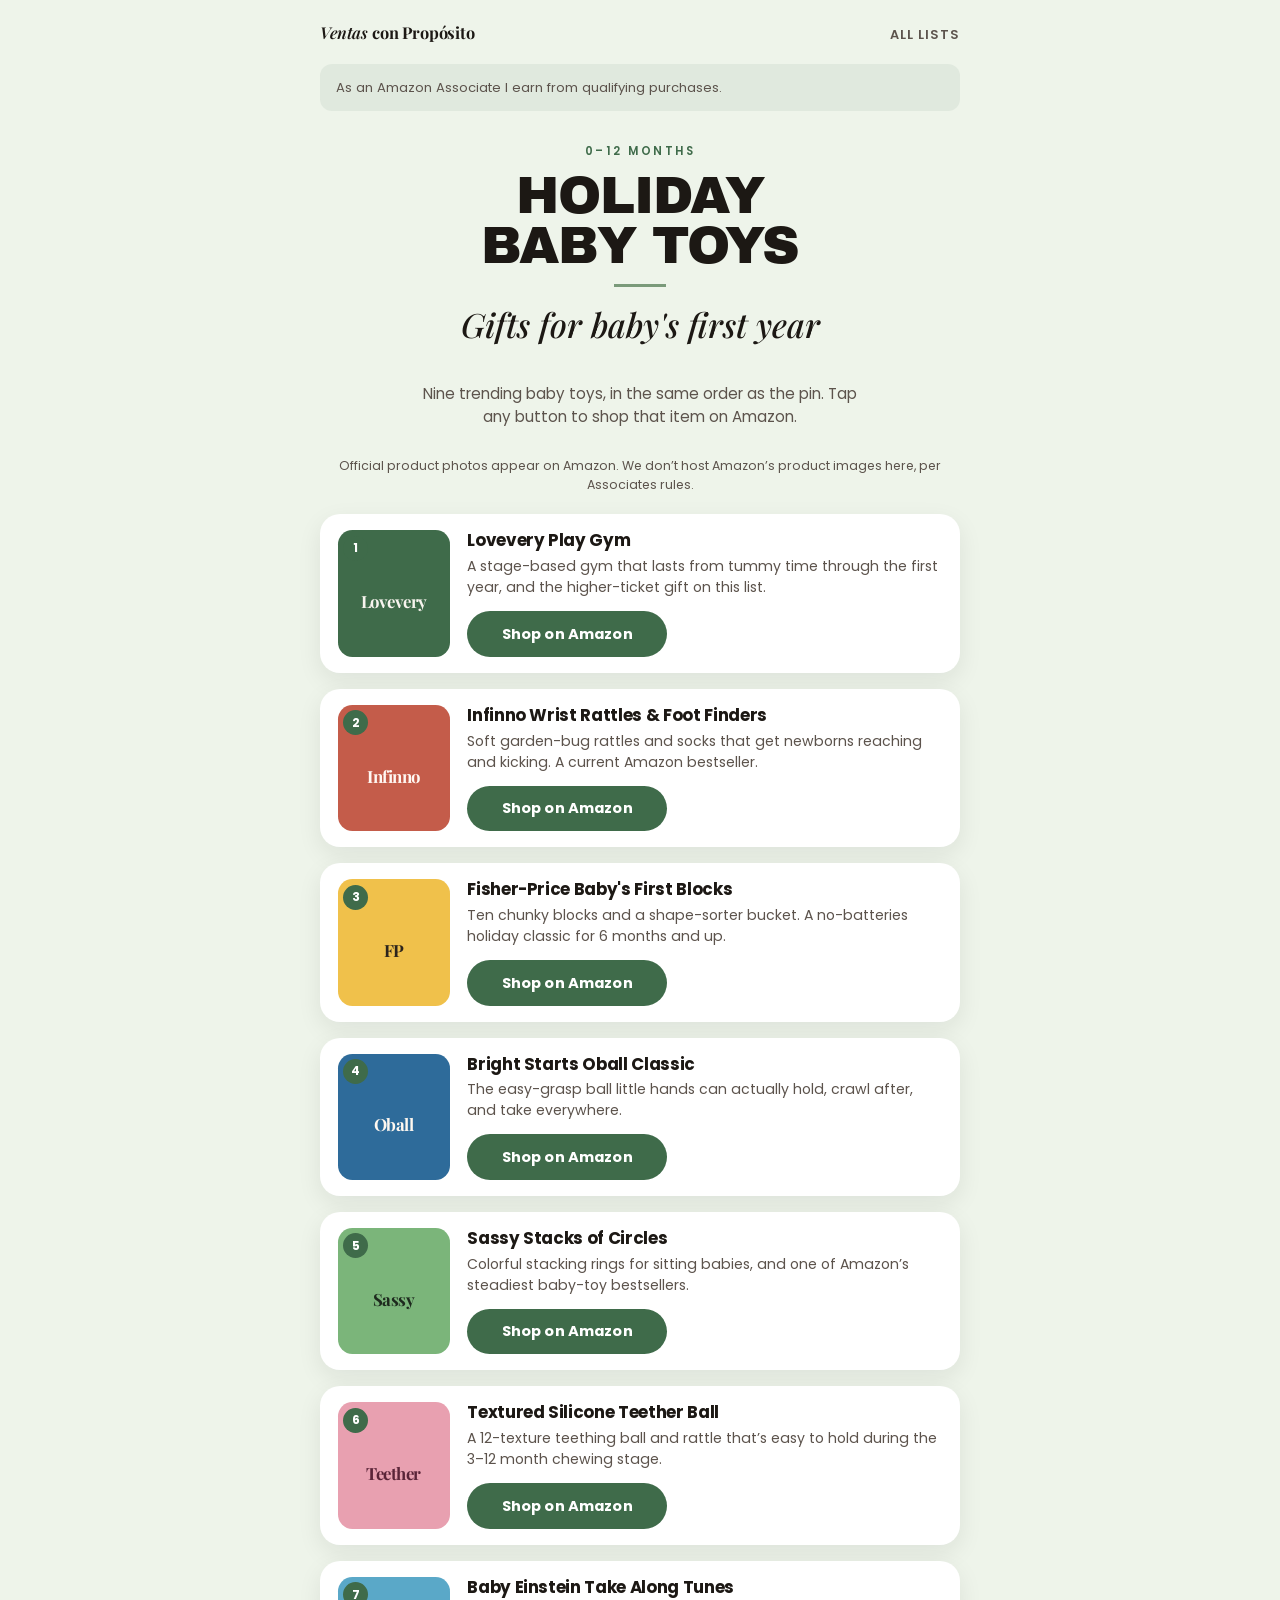
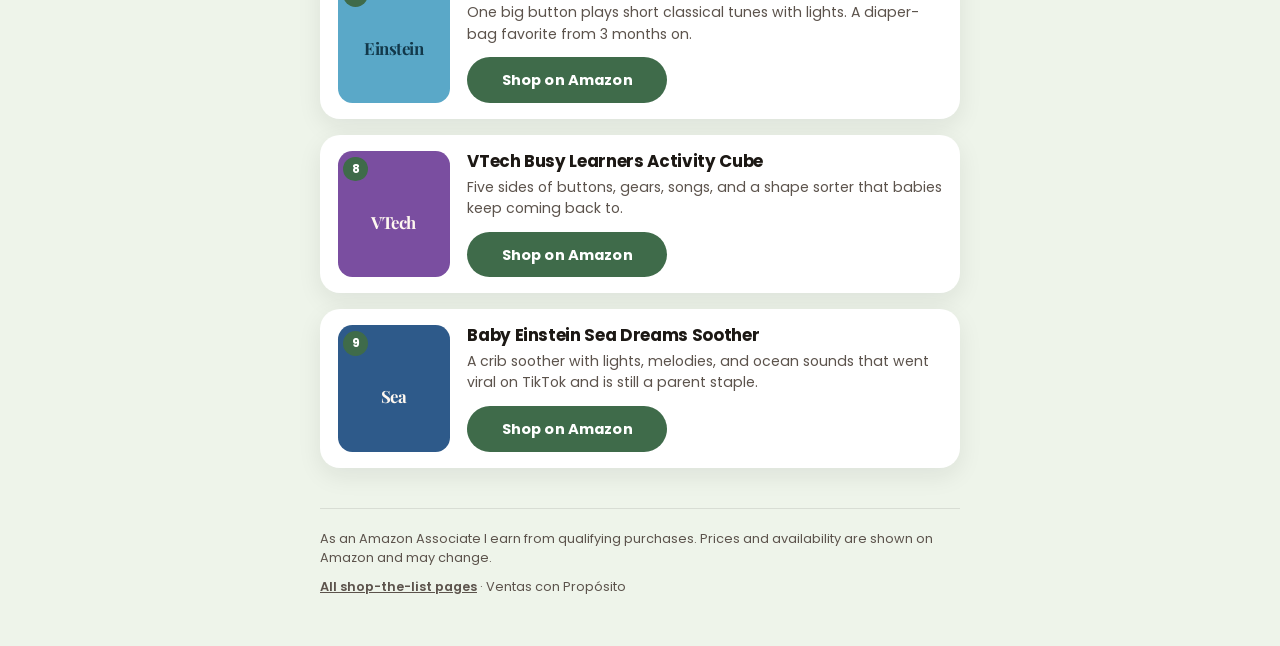
==== baby-toys/index.html @ b42cf9cd "Add baby and toddler toy shop pages Co-authored-by: caruizv <caruizv@users.noreply.github.com>" ====
<!DOCTYPE html>
<html lang="en">
<head>
  <meta charset="utf-8">
  <meta name="viewport" content="width=device-width, initial-scale=1">
  <meta name="robots" content="noindex, follow">
  <title>Holiday Baby Toys · Ventas con Propósito</title>
  <meta name="description" content="Shop the list of holiday baby toys from Ventas con Propósito.">
  <link rel="preconnect" href="https://fonts.googleapis.com">
  <link rel="preconnect" href="https://fonts.gstatic.com" crossorigin>
  <link href="https://fonts.googleapis.com/css2?family=Archivo+Black&family=Playfair+Display:ital,wght@0,700;1,500;1,600&family=Poppins:wght@400;500;600;700&display=swap" rel="stylesheet">
  <link rel="stylesheet" href="../styles.css">
</head>
<body class="theme-baby">
  <header class="site-header wrap">
    <a class="wordmark" href="../index.html">Ventas <span>con Propósito</span></a>
    <a class="nav-link" href="../index.html">All lists</a>
  </header>
  <div class="wrap">
    <p class="disclosure">As an Amazon Associate I earn from qualifying purchases.</p>
  </div>
  <header class="hero wrap">
    <p class="kicker">0–12 months</p>
    <h1>Holiday<br>Baby Toys</h1>
    <hr class="rule">
    <p class="italic">Gifts for baby's first year</p>
    <p class="lede">Nine trending baby toys, in the same order as the pin. Tap any button to shop that item on Amazon.</p>
  </header>
  <p class="note wrap">Official product photos appear on Amazon. We don’t host Amazon’s product images here, per Associates rules.</p>
  <main class="list wrap">
    <article class="item" id="item-1">
      <div class="visual" aria-hidden="true">
        <span class="num">1</span>
        <span class="mono">Lovevery</span>
      </div>
      <div class="copy">
        <h2>Lovevery Play Gym</h2>
        <p class="why">A stage-based gym that lasts from tummy time through the first year, and the higher-ticket gift on this list.</p>
        <a class="btn" href="https://www.amazon.com/dp/B075R8BXXC?tag=cventasconpro-20" target="_blank" rel="sponsored nofollow noopener">Shop on Amazon</a>
      </div>
    </article>
    <article class="item" id="item-2">
      <div class="visual" aria-hidden="true">
        <span class="num">2</span>
        <span class="mono">Infinno</span>
      </div>
      <div class="copy">
        <h2>Infinno Wrist Rattles & Foot Finders</h2>
        <p class="why">Soft garden-bug rattles and socks that get newborns reaching and kicking. A current Amazon bestseller.</p>
        <a class="btn" href="https://www.amazon.com/dp/B0B21ZM7LJ?tag=cventasconpro-20" target="_blank" rel="sponsored nofollow noopener">Shop on Amazon</a>
      </div>
    </article>
    <article class="item" id="item-3">
      <div class="visual" aria-hidden="true">
        <span class="num">3</span>
        <span class="mono">FP</span>
      </div>
      <div class="copy">
        <h2>Fisher-Price Baby's First Blocks</h2>
        <p class="why">Ten chunky blocks and a shape-sorter bucket. A no-batteries holiday classic for 6 months and up.</p>
        <a class="btn" href="https://www.amazon.com/dp/B01NCUSC7V?tag=cventasconpro-20" target="_blank" rel="sponsored nofollow noopener">Shop on Amazon</a>
      </div>
    </article>
    <article class="item" id="item-4">
      <div class="visual" aria-hidden="true">
        <span class="num">4</span>
        <span class="mono">Oball</span>
      </div>
      <div class="copy">
        <h2>Bright Starts Oball Classic</h2>
        <p class="why">The easy-grasp ball little hands can actually hold, crawl after, and take everywhere.</p>
        <a class="btn" href="https://www.amazon.com/dp/B00ZRD99C0?tag=cventasconpro-20" target="_blank" rel="sponsored nofollow noopener">Shop on Amazon</a>
      </div>
    </article>
    <article class="item" id="item-5">
      <div class="visual" aria-hidden="true">
        <span class="num">5</span>
        <span class="mono">Sassy</span>
      </div>
      <div class="copy">
        <h2>Sassy Stacks of Circles</h2>
        <p class="why">Colorful stacking rings for sitting babies, and one of Amazon’s steadiest baby-toy bestsellers.</p>
        <a class="btn" href="https://www.amazon.com/dp/B07NXDJ52C?tag=cventasconpro-20" target="_blank" rel="sponsored nofollow noopener">Shop on Amazon</a>
      </div>
    </article>
    <article class="item" id="item-6">
      <div class="visual" aria-hidden="true">
        <span class="num">6</span>
        <span class="mono">Teether</span>
      </div>
      <div class="copy">
        <h2>Textured Silicone Teether Ball</h2>
        <p class="why">A 12-texture teething ball and rattle that’s easy to hold during the 3–12 month chewing stage.</p>
        <a class="btn" href="https://www.amazon.com/dp/B0CD42KQ3K?tag=cventasconpro-20" target="_blank" rel="sponsored nofollow noopener">Shop on Amazon</a>
      </div>
    </article>
    <article class="item" id="item-7">
      <div class="visual" aria-hidden="true">
        <span class="num">7</span>
        <span class="mono">Einstein</span>
      </div>
      <div class="copy">
        <h2>Baby Einstein Take Along Tunes</h2>
        <p class="why">One big button plays short classical tunes with lights. A diaper-bag favorite from 3 months on.</p>
        <a class="btn" href="https://www.amazon.com/dp/B000YDDF6O?tag=cventasconpro-20" target="_blank" rel="sponsored nofollow noopener">Shop on Amazon</a>
      </div>
    </article>
    <article class="item" id="item-8">
      <div class="visual" aria-hidden="true">
        <span class="num">8</span>
        <span class="mono">VTech</span>
      </div>
      <div class="copy">
        <h2>VTech Busy Learners Activity Cube</h2>
        <p class="why">Five sides of buttons, gears, songs, and a shape sorter that babies keep coming back to.</p>
        <a class="btn" href="https://www.amazon.com/dp/B00OC5FU8Q?tag=cventasconpro-20" target="_blank" rel="sponsored nofollow noopener">Shop on Amazon</a>
      </div>
    </article>
    <article class="item" id="item-9">
      <div class="visual" aria-hidden="true">
        <span class="num">9</span>
        <span class="mono">Sea</span>
      </div>
      <div class="copy">
        <h2>Baby Einstein Sea Dreams Soother</h2>
        <p class="why">A crib soother with lights, melodies, and ocean sounds that went viral on TikTok and is still a parent staple.</p>
        <a class="btn" href="https://www.amazon.com/dp/B07DM86Z43?tag=cventasconpro-20" target="_blank" rel="sponsored nofollow noopener">Shop on Amazon</a>
      </div>
    </article>
  </main>
  <footer class="site-footer wrap">
    <p>As an Amazon Associate I earn from qualifying purchases. Prices and availability are shown on Amazon and may change.</p>
    <p><a href="../index.html">All shop-the-list pages</a> · Ventas con Propósito</p>
  </footer>
</body>
</html>
---- styles.css ----
:root {
  --font-sans: "Poppins", system-ui, sans-serif;
  --font-display: "Archivo Black", "Arial Black", sans-serif;
  --font-serif: "Playfair Display", Georgia, serif;
  --text: #1c1814;
  --muted: #5c534c;
  --line: rgba(28, 24, 20, 0.1);
  --max: 40rem;
  --radius: 1.25rem;
  --shadow: 0 0.5rem 1.5rem rgba(28, 24, 20, 0.08);
}

*,
*::before,
*::after { box-sizing: border-box; }

html { font-size: 100%; scroll-behavior: smooth; }

body {
  margin: 0;
  font-family: var(--font-sans);
  color: var(--text);
  background: var(--bg, #f6efe8);
  line-height: 1.5;
  -webkit-font-smoothing: antialiased;
}

img { max-width: 100%; display: block; }

a { color: inherit; }

.wrap {
  width: min(100% - 1.75rem, var(--max));
  margin-inline: auto;
}

.site-header {
  padding: 1.25rem 0 0.5rem;
  display: flex;
  align-items: baseline;
  justify-content: space-between;
  gap: 1rem;
}

.wordmark {
  font-family: var(--font-serif);
  font-style: italic;
  font-weight: 600;
  font-size: 1.02rem;
  letter-spacing: -0.01em;
  text-decoration: none;
  white-space: nowrap;
}

.wordmark span {
  font-style: normal;
  font-weight: 700;
}

.nav-link {
  font-size: 0.8rem;
  font-weight: 600;
  letter-spacing: 0.08em;
  text-transform: uppercase;
  text-decoration: none;
  color: var(--muted);
}

.disclosure {
  margin: 0.75rem auto 1.5rem;
  padding: 0.85rem 1rem;
  background: var(--disclosure-bg, rgba(28, 24, 20, 0.06));
  border-radius: 0.75rem;
  font-size: 0.82rem;
  color: var(--muted);
  line-height: 1.45;
}

.hero {
  text-align: center;
  padding: 0.5rem 0 1.75rem;
}

.kicker {
  margin: 0 0 0.7rem;
  font-size: 0.72rem;
  font-weight: 600;
  letter-spacing: 0.22em;
  text-transform: uppercase;
  color: var(--accent, #8c5a5a);
}

.hero h1 {
  margin: 0;
  font-family: var(--font-display);
  font-weight: 400;
  font-size: clamp(2rem, 8vw, 3.25rem);
  line-height: 0.95;
  letter-spacing: -0.02em;
  text-transform: uppercase;
}

.hero h1.serif {
  font-family: var(--font-serif);
  font-weight: 700;
  text-transform: none;
  letter-spacing: -0.03em;
  line-height: 1.05;
}

.hero .italic {
  display: block;
  margin-top: 0.35rem;
  font-family: var(--font-serif);
  font-style: italic;
  font-weight: 500;
  font-size: clamp(1.4rem, 5.5vw, 2.1rem);
  text-transform: none;
  letter-spacing: 0;
  color: var(--accent-ink, inherit);
}

.rule {
  width: 3.25rem;
  height: 3px;
  margin: 0.9rem auto 0.75rem;
  background: var(--rule, var(--accent, #c47e7e));
  border: 0;
}

.subhead {
  margin: 0;
  font-family: var(--font-serif);
  font-style: italic;
  font-size: 1.15rem;
  color: var(--muted);
}

.pill {
  display: inline-block;
  margin: 0.85rem 0 0.35rem;
  padding: 0.4rem 0.95rem;
  border-radius: 999px;
  background: var(--badge, #5a3a30);
  color: #fff;
  font-size: 0.78rem;
  font-weight: 600;
  letter-spacing: 0.12em;
  text-transform: uppercase;
}

.lede {
  margin: 0.75rem auto 0;
  max-width: 28rem;
  color: var(--muted);
  font-size: 0.95rem;
}

.note {
  margin: 0 auto 1.25rem;
  text-align: center;
  font-size: 0.78rem;
  color: var(--muted);
}

/* Product cards */
.list {
  display: grid;
  gap: 1rem;
  padding: 0 0 2.5rem;
}

.item {
  display: grid;
  grid-template-columns: 6.15rem 1fr;
  gap: 0.9rem;
  align-items: stretch;
  background: #fff;
  border-radius: var(--radius);
  box-shadow: var(--shadow);
  padding: 0.85rem;
}

.visual {
  position: relative;
  border-radius: 0.9rem;
  background: var(--tile, #efe4d8);
  min-height: 5.5rem;
  display: grid;
  place-items: center;
  overflow: hidden;
}

.visual .num {
  position: absolute;
  top: 0.35rem;
  left: 0.35rem;
  width: 1.55rem;
  height: 1.55rem;
  border-radius: 50%;
  background: var(--badge, #5c282c);
  color: #fff;
  font-size: 0.75rem;
  font-weight: 700;
  display: grid;
  place-items: center;
}

.visual .mono {
  font-family: var(--font-serif);
  font-weight: 700;
  font-size: 1.05rem;
  letter-spacing: -0.03em;
  color: var(--mono, #3a2a24);
  padding: 1.4rem 0.3rem 0.4rem;
  text-align: center;
  line-height: 1.1;
  max-width: 100%;
}

.copy h2 {
  margin: 0 0 0.3rem;
  font-family: var(--font-sans);
  font-size: 1.05rem;
  font-weight: 650;
  letter-spacing: -0.02em;
  line-height: 1.25;
}

.why {
  margin: 0 0 0.8rem;
  font-size: 0.88rem;
  color: var(--muted);
}

.btn {
  display: inline-flex;
  align-items: center;
  justify-content: center;
  width: 100%;
  min-height: 2.85rem;
  padding: 0.7rem 1rem;
  border-radius: 999px;
  background: var(--btn, #2c1c18);
  color: #fff;
  font-weight: 650;
  font-size: 0.92rem;
  text-decoration: none;
  letter-spacing: 0.01em;
}

.btn:hover,
.btn:focus-visible {
  filter: brightness(1.12);
  outline: 2px solid var(--btn, #2c1c18);
  outline-offset: 2px;
}

.site-footer {
  padding: 1.25rem 0 2.5rem;
  border-top: 1px solid var(--line);
  color: var(--muted);
  font-size: 0.8rem;
}

.site-footer p { margin: 0 0 0.6rem; }

.site-footer a { font-weight: 600; }

/* Themes */
.theme-must-haves {
  --bg: #f8f0ea;
  --accent: #8c5a5a;
  --rule: #c47e7e;
  --badge: #5c282c;
  --btn: #5c282c;
  --disclosure-bg: rgba(92, 40, 44, 0.07);
}
.theme-must-haves .item:nth-child(1) { --tile: #ece4dc; --mono: #5a4638; }
.theme-must-haves .item:nth-child(2) { --tile: #1a1a1a; --mono: #f4eee8; }
.theme-must-haves .item:nth-child(3) { --tile: #e34b86; --mono: #fff; }
.theme-must-haves .item:nth-child(4) { --tile: #2d6bdb; --mono: #fff; }
.theme-must-haves .item:nth-child(5) { --tile: #e8c1b8; --mono: #5a2e28; }
.theme-must-haves .item:nth-child(6) { --tile: #f3a8c0; --mono: #5a2438; }
.theme-must-haves .item:nth-child(7) { --tile: #3a2a22; --mono: #e8d5b5; }
.theme-must-haves .item:nth-child(8) { --tile: #c9d8f0; --mono: #3a2a6a; }
.theme-must-haves .item:nth-child(9) { --tile: #f4f1ea; --mono: #2a2a2a; }

.theme-buy-again {
  --bg: #f5efe3;
  --accent: #786028;
  --rule: #b8944a;
  --badge: #1c1812;
  --btn: #1c1812;
  --disclosure-bg: rgba(28, 24, 18, 0.06);
}
.theme-buy-again .item:nth-child(1) { --tile: #2a2a2a; --mono: #f5efe3; }
.theme-buy-again .item:nth-child(2) { --tile: #2b2d30; --mono: #f3f3f3; }
.theme-buy-again .item:nth-child(3) { --tile: #f3d9d6; --mono: #6a3a3a; }
.theme-buy-again .item:nth-child(4) { --tile: #e45c7a; --mono: #fff; }
.theme-buy-again .item:nth-child(5) { --tile: #e03131; --mono: #fff; }
.theme-buy-again .item:nth-child(6) { --tile: #8a8f96; --mono: #fff; }
.theme-buy-again .item:nth-child(7) { --tile: #1a8ad4; --mono: #fff; }
.theme-buy-again .item:nth-child(8) { --tile: #ece8e2; --mono: #5a534c; }
.theme-buy-again .item:nth-child(9) { --tile: #8ec6e8; --mono: #12384a; }

.theme-gifts {
  --bg: #fcf9f5;
  --accent: #5a3a30;
  --rule: #b09480;
  --badge: #5a3a30;
  --btn: #5a3a30;
  --disclosure-bg: rgba(90, 58, 48, 0.07);
}
.theme-gifts .item:nth-child(1) { --tile: #1d6fb8; --mono: #fff; }
.theme-gifts .item:nth-child(2) { --tile: #f3ead2; --mono: #3a2a18; }
.theme-gifts .item:nth-child(3) { --tile: #e8d5c4; --mono: #5a3a30; }
.theme-gifts .item:nth-child(4) { --tile: #f2ebe3; --mono: #6a5344; }
.theme-gifts .item:nth-child(5) { --tile: #f4c3d0; --mono: #6a2438; }
.theme-gifts .item:nth-child(6) { --tile: #e4d4c4; --mono: #4a3a30; }
.theme-gifts .item:nth-child(7) { --tile: #2a221c; --mono: #f3e2c4; }
.theme-gifts .item:nth-child(8) { --tile: #e45c7a; --mono: #fff; }
.theme-gifts .item:nth-child(9) { --tile: #c9b8a6; --mono: #3a2a22; }

.bow {
  width: 4.5rem;
  height: 2.3rem;
  margin: 0 auto 0.55rem;
  display: grid;
  place-items: center;
}
.bow svg { display: block; }

/* Index */
.theme-index { --bg: #f6efe8; --btn: #2c1c18; --accent: #5a3a30; }

.index-hero h1 {
  font-family: var(--font-serif);
  font-weight: 700;
  font-size: clamp(2.1rem, 8vw, 3.4rem);
  line-height: 1.05;
  letter-spacing: -0.03em;
  text-transform: none;
}

.cards {
  display: grid;
  gap: 1rem;
  padding: 0 0 2.5rem;
}

.card {
  display: block;
  text-decoration: none;
  background: #fff;
  border-radius: var(--radius);
  box-shadow: var(--shadow);
  padding: 1.35rem 1.25rem 1.2rem;
  border-top: 6px solid var(--card-accent, #5c282c);
}

.card .kicker { margin-bottom: 0.45rem; }
.card h2 {
  margin: 0 0 0.4rem;
  font-family: var(--font-display);
  font-weight: 400;
  font-size: 1.45rem;
  line-height: 1.05;
  letter-spacing: -0.02em;
  text-transform: uppercase;
}
.card h2.serif {
  font-family: var(--font-serif);
  font-weight: 700;
  text-transform: none;
}
.card p {
  margin: 0 0 0.9rem;
  color: var(--muted);
  font-size: 0.92rem;
}
.card .go {
  font-weight: 650;
  font-size: 0.9rem;
}

.card-must { --card-accent: #5c282c; --accent: #8c5a5a; }
.card-again { --card-accent: #b8944a; --accent: #786028; }
.card-gifts { --card-accent: #5a3a30; --accent: #5a3a30; }
.card-baby { --card-accent: #3F6B4A; --accent: #3F6B4A; }
.card-toddler { --card-accent: #C4452A; --accent: #C4452A; }

.theme-baby {
  --bg: #eef4ea;
  --accent: #3F6B4A;
  --rule: #7a9a7a;
  --badge: #3F6B4A;
  --btn: #3F6B4A;
  --disclosure-bg: rgba(63, 107, 74, 0.08);
}
.theme-baby .item:nth-child(1) { --tile: #3F6B4A; --mono: #f7f4ee; }
.theme-baby .item:nth-child(2) { --tile: #C45C4A; --mono: #fff8f3; }
.theme-baby .item:nth-child(3) { --tile: #F0C14B; --mono: #2c241c; }
.theme-baby .item:nth-child(4) { --tile: #2E6B9A; --mono: #fff8f0; }
.theme-baby .item:nth-child(5) { --tile: #7BB57A; --mono: #1e2a1e; }
.theme-baby .item:nth-child(6) { --tile: #E8A0B0; --mono: #5a2438; }
.theme-baby .item:nth-child(7) { --tile: #5AA8C8; --mono: #12384a; }
.theme-baby .item:nth-child(8) { --tile: #7A4EA0; --mono: #fff8f0; }
.theme-baby .item:nth-child(9) { --tile: #2E5A8A; --mono: #fff8f0; }

.theme-toddler {
  --bg: #f8ede8;
  --accent: #C4452A;
  --rule: #d08a78;
  --badge: #C4452A;
  --btn: #C4452A;
  --disclosure-bg: rgba(196, 69, 42, 0.08);
}
.theme-toddler .item:nth-child(1) { --tile: #C4452A; --mono: #fff7f4; }
.theme-toddler .item:nth-child(2) { --tile: #F0C14B; --mono: #2c241c; }
.theme-toddler .item:nth-child(3) { --tile: #2E6B54; --mono: #f6fbf7; }
.theme-toddler .item:nth-child(4) { --tile: #7BB57A; --mono: #1e2a1e; }
.theme-toddler .item:nth-child(5) { --tile: #2E6B9A; --mono: #fff8f0; }
.theme-toddler .item:nth-child(6) { --tile: #C4452A; --mono: #fff7f4; }
.theme-toddler .item:nth-child(7) { --tile: #C48A52; --mono: #2c241c; }
.theme-toddler .item:nth-child(8) { --tile: #E8A0B0; --mono: #5a2438; }
.theme-toddler .item:nth-child(9) { --tile: #3E8A4A; --mono: #f6fbf7; }

@media (min-width: 640px) {
  .item {
    grid-template-columns: 7rem 1fr;
    padding: 1rem 1.1rem;
    gap: 1.1rem;
  }
  .visual { min-height: 7rem; }
  .btn { width: auto; min-width: 12.5rem; }
  .cards { grid-template-columns: 1fr; }
}

@media (min-width: 880px) {
  .theme-index .wrap,
  .theme-index { --max: 64rem; }
  .cards { grid-template-columns: repeat(auto-fit, minmax(16.5rem, 1fr)); }
}
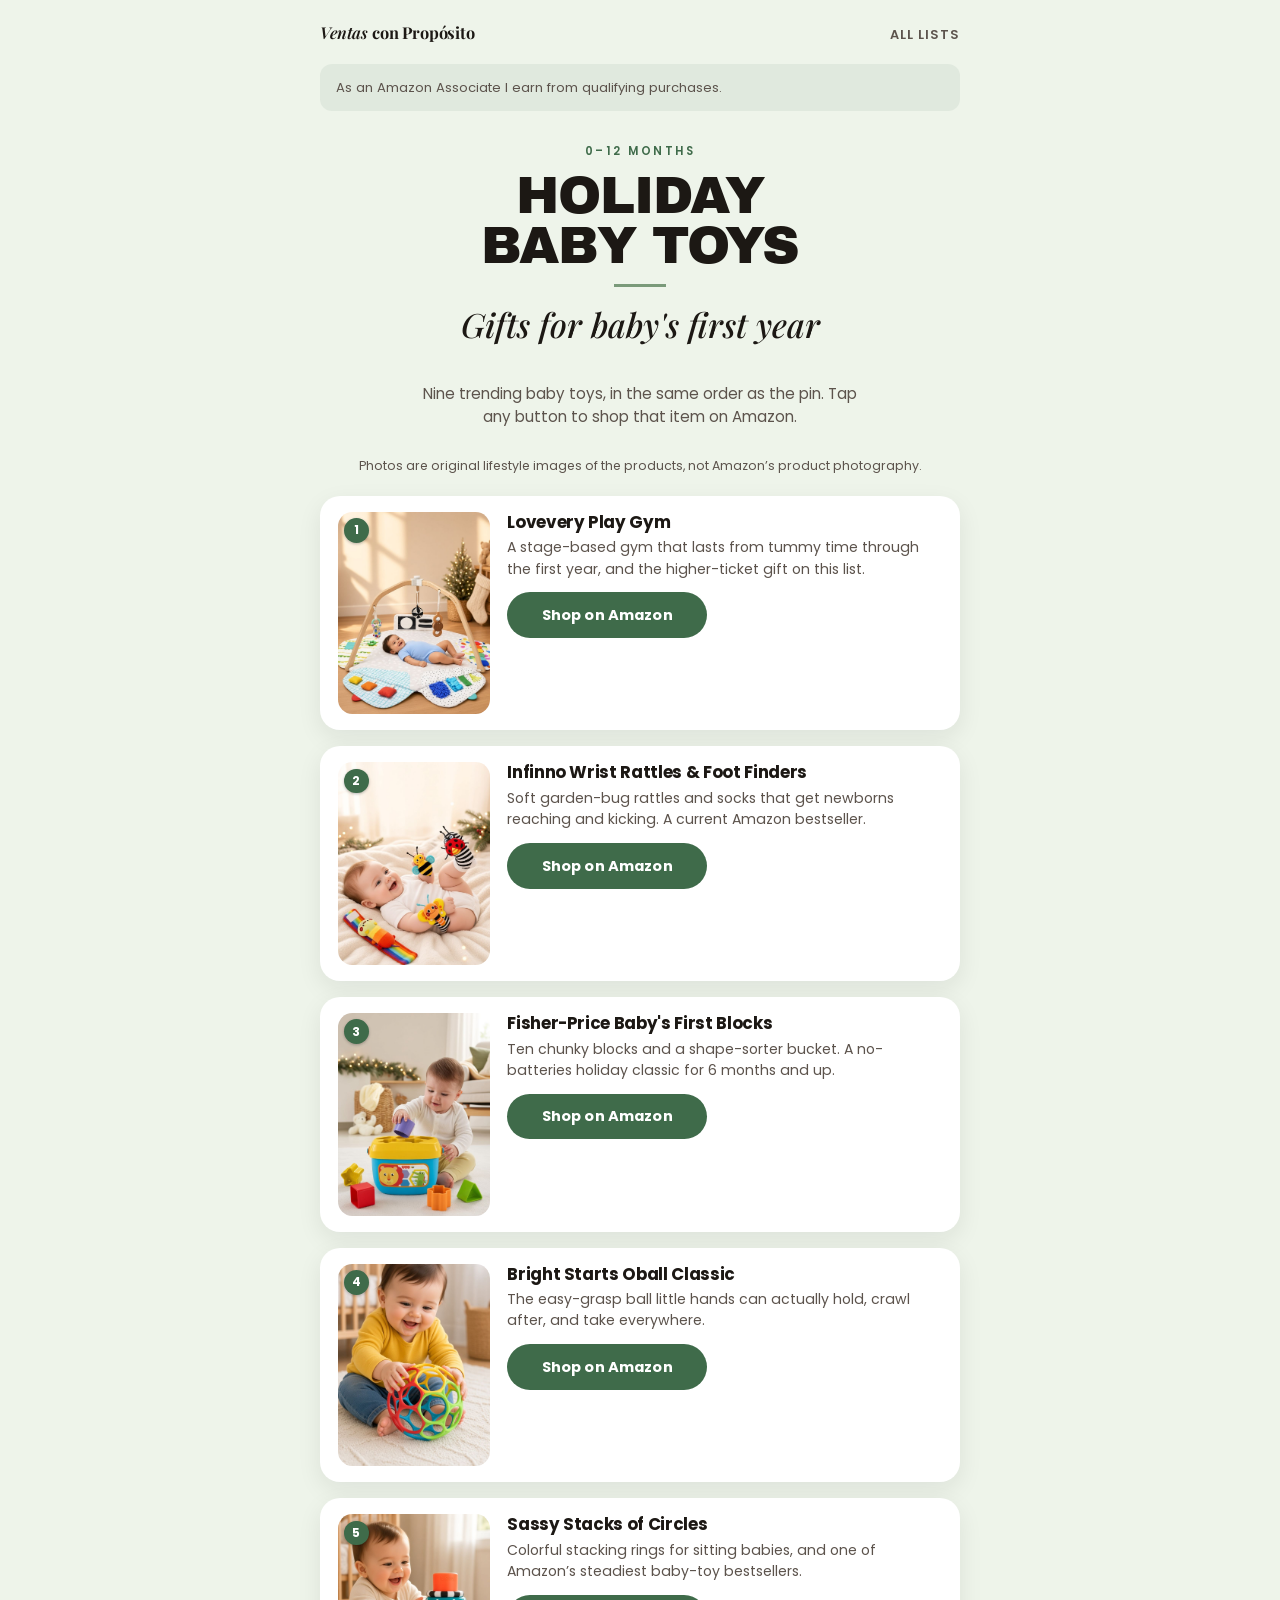
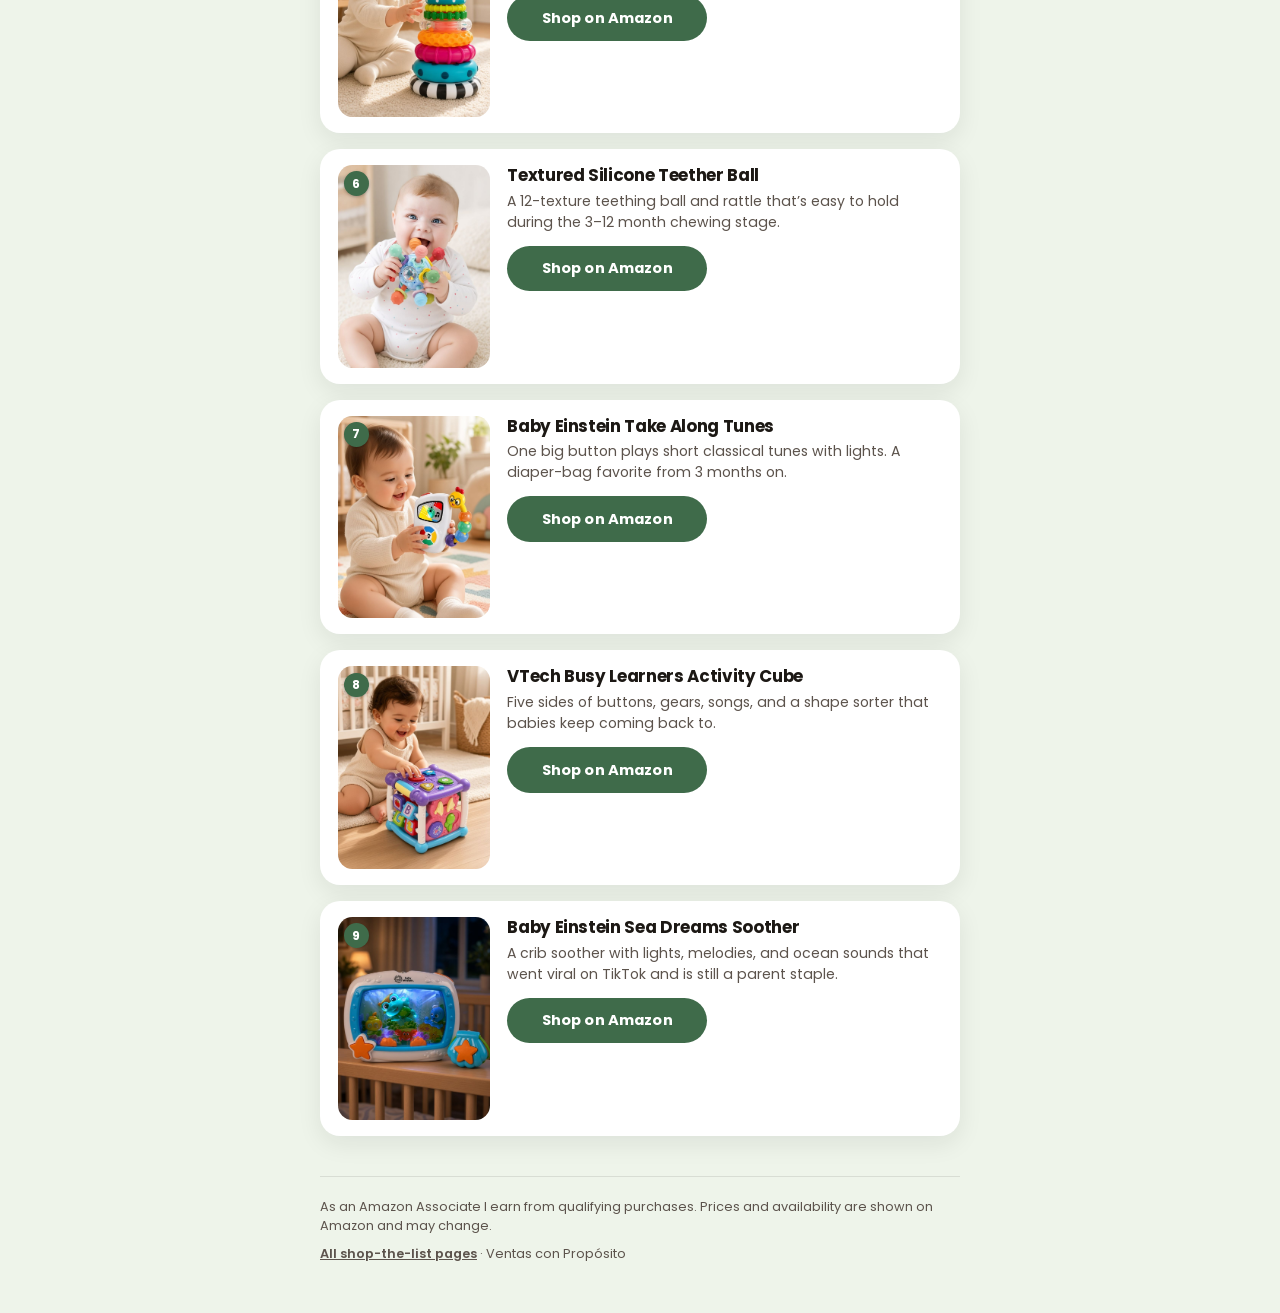
==== commit abe60e82: "Add real product lifestyle photos to shop pages Co-authored-by: caruizv <caruizv@users.noreply.githu" ====
--- a/baby-toys/index.html
+++ b/baby-toys/index.html
@@ -26,12 +26,12 @@
     <p class="italic">Gifts for baby's first year</p>
     <p class="lede">Nine trending baby toys, in the same order as the pin. Tap any button to shop that item on Amazon.</p>
   </header>
-  <p class="note wrap">Official product photos appear on Amazon. We don’t host Amazon’s product images here, per Associates rules.</p>
+  <p class="note wrap">Photos are original lifestyle images of the products, not Amazon’s product photography.</p>
   <main class="list wrap">
     <article class="item" id="item-1">
-      <div class="visual" aria-hidden="true">
-        <span class="num">1</span>
-        <span class="mono">Lovevery</span>
+      <div class="visual">
+        <img src="img/lovevery-play-gym.jpg" alt="Baby playing on a Lovevery Play Gym" width="800" height="1067">
+        <span class="num" aria-hidden="true">1</span>
       </div>
       <div class="copy">
         <h2>Lovevery Play Gym</h2>
@@ -40,9 +40,9 @@
       </div>
     </article>
     <article class="item" id="item-2">
-      <div class="visual" aria-hidden="true">
-        <span class="num">2</span>
-        <span class="mono">Infinno</span>
+      <div class="visual">
+        <img src="img/infinno-wrist-rattles.jpg" alt="Baby wearing Infinno wrist rattles and foot finders" width="800" height="1067">
+        <span class="num" aria-hidden="true">2</span>
       </div>
       <div class="copy">
         <h2>Infinno Wrist Rattles & Foot Finders</h2>
@@ -51,9 +51,9 @@
       </div>
     </article>
     <article class="item" id="item-3">
-      <div class="visual" aria-hidden="true">
-        <span class="num">3</span>
-        <span class="mono">FP</span>
+      <div class="visual">
+        <img src="img/fisher-price-first-blocks.jpg" alt="Baby playing with Fisher-Price Baby’s First Blocks" width="800" height="1067">
+        <span class="num" aria-hidden="true">3</span>
       </div>
       <div class="copy">
         <h2>Fisher-Price Baby's First Blocks</h2>
@@ -62,9 +62,9 @@
       </div>
     </article>
     <article class="item" id="item-4">
-      <div class="visual" aria-hidden="true">
-        <span class="num">4</span>
-        <span class="mono">Oball</span>
+      <div class="visual">
+        <img src="img/bright-starts-oball.jpg" alt="Baby holding a Bright Starts Oball" width="800" height="1067">
+        <span class="num" aria-hidden="true">4</span>
       </div>
       <div class="copy">
         <h2>Bright Starts Oball Classic</h2>
@@ -73,9 +73,9 @@
       </div>
     </article>
     <article class="item" id="item-5">
-      <div class="visual" aria-hidden="true">
-        <span class="num">5</span>
-        <span class="mono">Sassy</span>
+      <div class="visual">
+        <img src="img/sassy-stacks.jpg" alt="Baby reaching for Sassy Stacks of Circles" width="800" height="1067">
+        <span class="num" aria-hidden="true">5</span>
       </div>
       <div class="copy">
         <h2>Sassy Stacks of Circles</h2>
@@ -84,9 +84,9 @@
       </div>
     </article>
     <article class="item" id="item-6">
-      <div class="visual" aria-hidden="true">
-        <span class="num">6</span>
-        <span class="mono">Teether</span>
+      <div class="visual">
+        <img src="img/textured-teether-ball.jpg" alt="Baby holding a colorful textured teether ball" width="800" height="1067">
+        <span class="num" aria-hidden="true">6</span>
       </div>
       <div class="copy">
         <h2>Textured Silicone Teether Ball</h2>
@@ -95,9 +95,9 @@
       </div>
     </article>
     <article class="item" id="item-7">
-      <div class="visual" aria-hidden="true">
-        <span class="num">7</span>
-        <span class="mono">Einstein</span>
+      <div class="visual">
+        <img src="img/baby-einstein-take-along-tunes.jpg" alt="Baby playing with Baby Einstein Take Along Tunes" width="800" height="1067">
+        <span class="num" aria-hidden="true">7</span>
       </div>
       <div class="copy">
         <h2>Baby Einstein Take Along Tunes</h2>
@@ -106,9 +106,9 @@
       </div>
     </article>
     <article class="item" id="item-8">
-      <div class="visual" aria-hidden="true">
-        <span class="num">8</span>
-        <span class="mono">VTech</span>
+      <div class="visual">
+        <img src="img/vtech-busy-learners-cube.jpg" alt="Baby playing with a VTech Busy Learners Activity Cube" width="800" height="1067">
+        <span class="num" aria-hidden="true">8</span>
       </div>
       <div class="copy">
         <h2>VTech Busy Learners Activity Cube</h2>
@@ -117,9 +117,9 @@
       </div>
     </article>
     <article class="item" id="item-9">
-      <div class="visual" aria-hidden="true">
-        <span class="num">9</span>
-        <span class="mono">Sea</span>
+      <div class="visual">
+        <img src="img/sea-dreams-soother.jpg" alt="Baby Einstein Sea Dreams Soother on a crib rail" width="800" height="1067">
+        <span class="num" aria-hidden="true">9</span>
       </div>
       <div class="copy">
         <h2>Baby Einstein Sea Dreams Soother</h2>
--- a/styles.css
+++ b/styles.css
@@ -172,7 +172,7 @@
 
 .item {
   display: grid;
-  grid-template-columns: 6.15rem 1fr;
+  grid-template-columns: 7.25rem 1fr;
   gap: 0.9rem;
   align-items: stretch;
   background: #fff;
@@ -185,16 +185,22 @@
   position: relative;
   border-radius: 0.9rem;
   background: var(--tile, #efe4d8);
-  min-height: 5.5rem;
-  display: grid;
-  place-items: center;
   overflow: hidden;
+  aspect-ratio: 3 / 4;
+  align-self: start;
+}
+
+.visual img {
+  display: block;
+  width: 100%;
+  height: 100%;
+  object-fit: cover;
 }
 
 .visual .num {
   position: absolute;
-  top: 0.35rem;
-  left: 0.35rem;
+  top: 0.4rem;
+  left: 0.4rem;
   width: 1.55rem;
   height: 1.55rem;
   border-radius: 50%;
@@ -204,19 +210,10 @@
   font-weight: 700;
   display: grid;
   place-items: center;
-}
-
-.visual .mono {
-  font-family: var(--font-serif);
-  font-weight: 700;
-  font-size: 1.05rem;
-  letter-spacing: -0.03em;
-  color: var(--mono, #3a2a24);
-  padding: 1.4rem 0.3rem 0.4rem;
-  text-align: center;
-  line-height: 1.1;
-  max-width: 100%;
-}
+  box-shadow: 0 1px 3px rgba(0,0,0,0.28);
+}
+
+.visual .mono { display: none; }
 
 .copy h2 {
   margin: 0 0 0.3rem;
@@ -428,11 +425,10 @@
 
 @media (min-width: 640px) {
   .item {
-    grid-template-columns: 7rem 1fr;
+    grid-template-columns: 9.5rem 1fr;
     padding: 1rem 1.1rem;
     gap: 1.1rem;
   }
-  .visual { min-height: 7rem; }
   .btn { width: auto; min-width: 12.5rem; }
   .cards { grid-template-columns: 1fr; }
 }
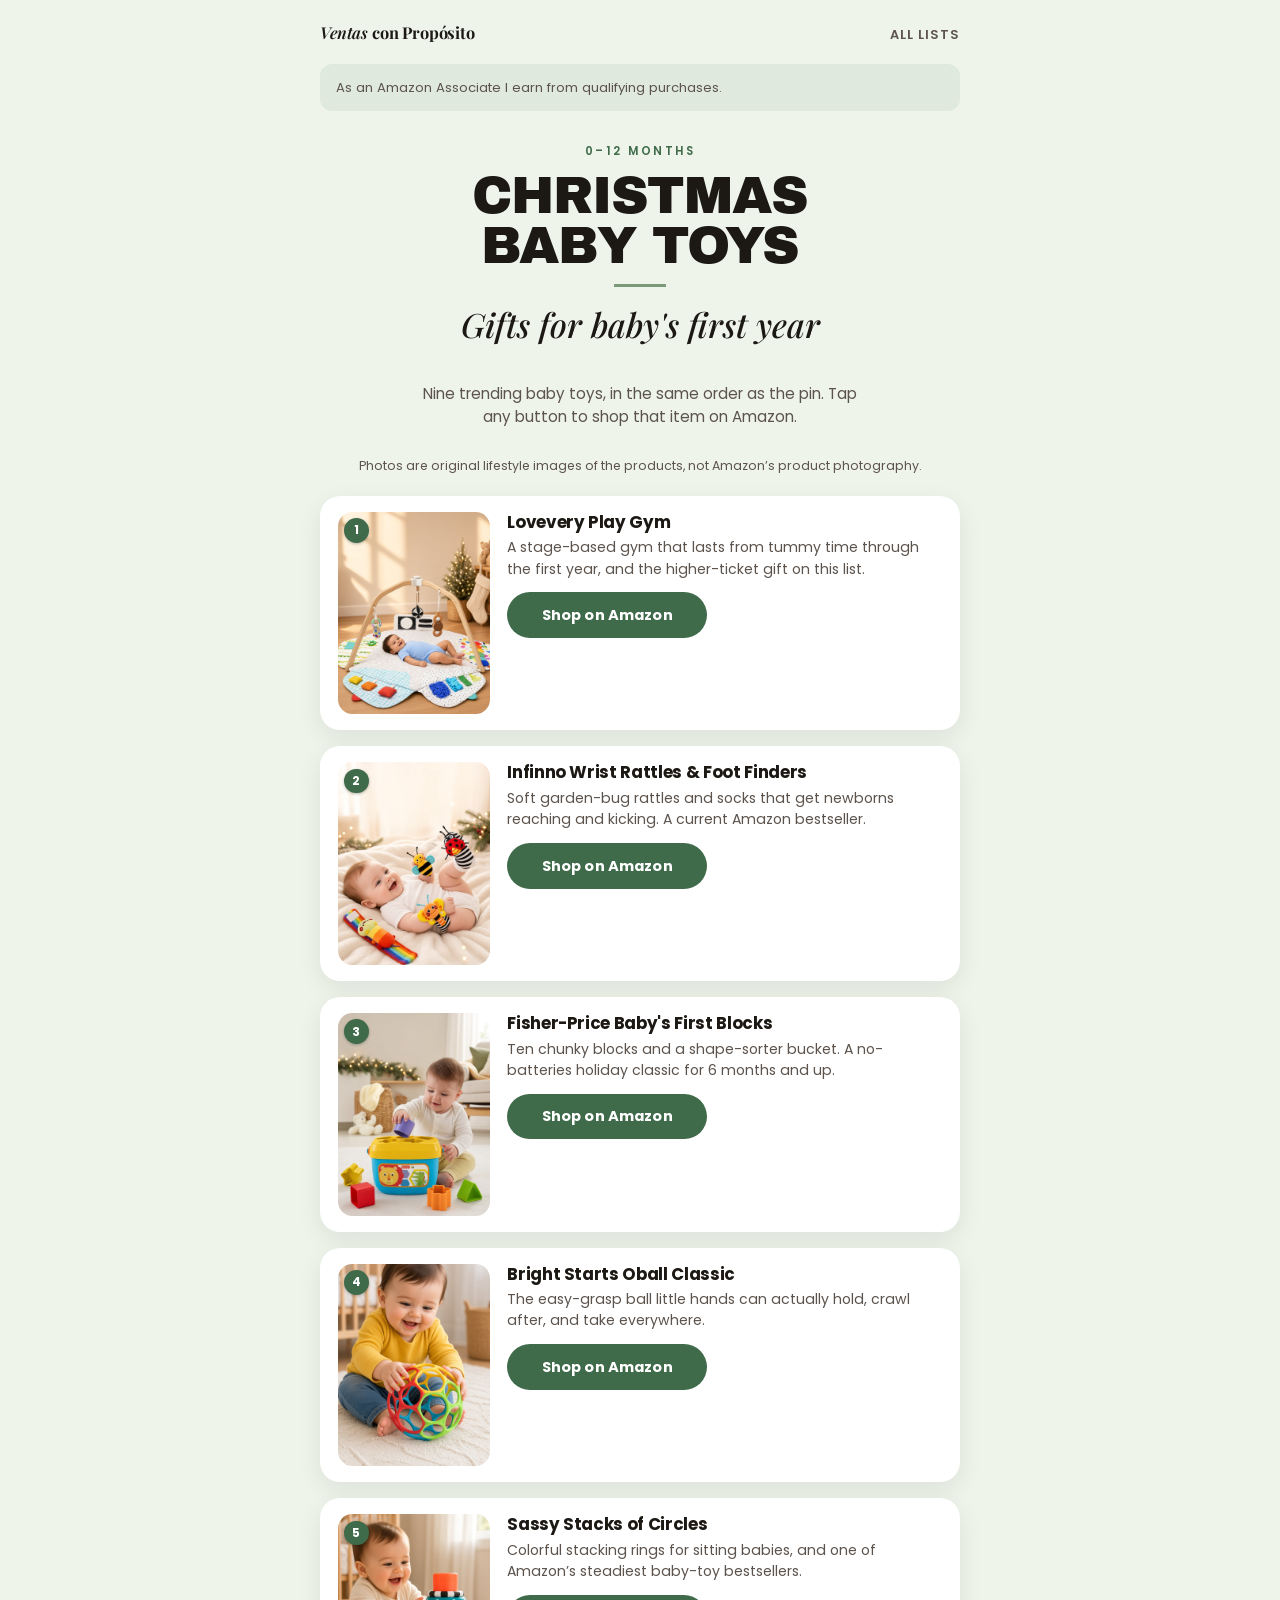
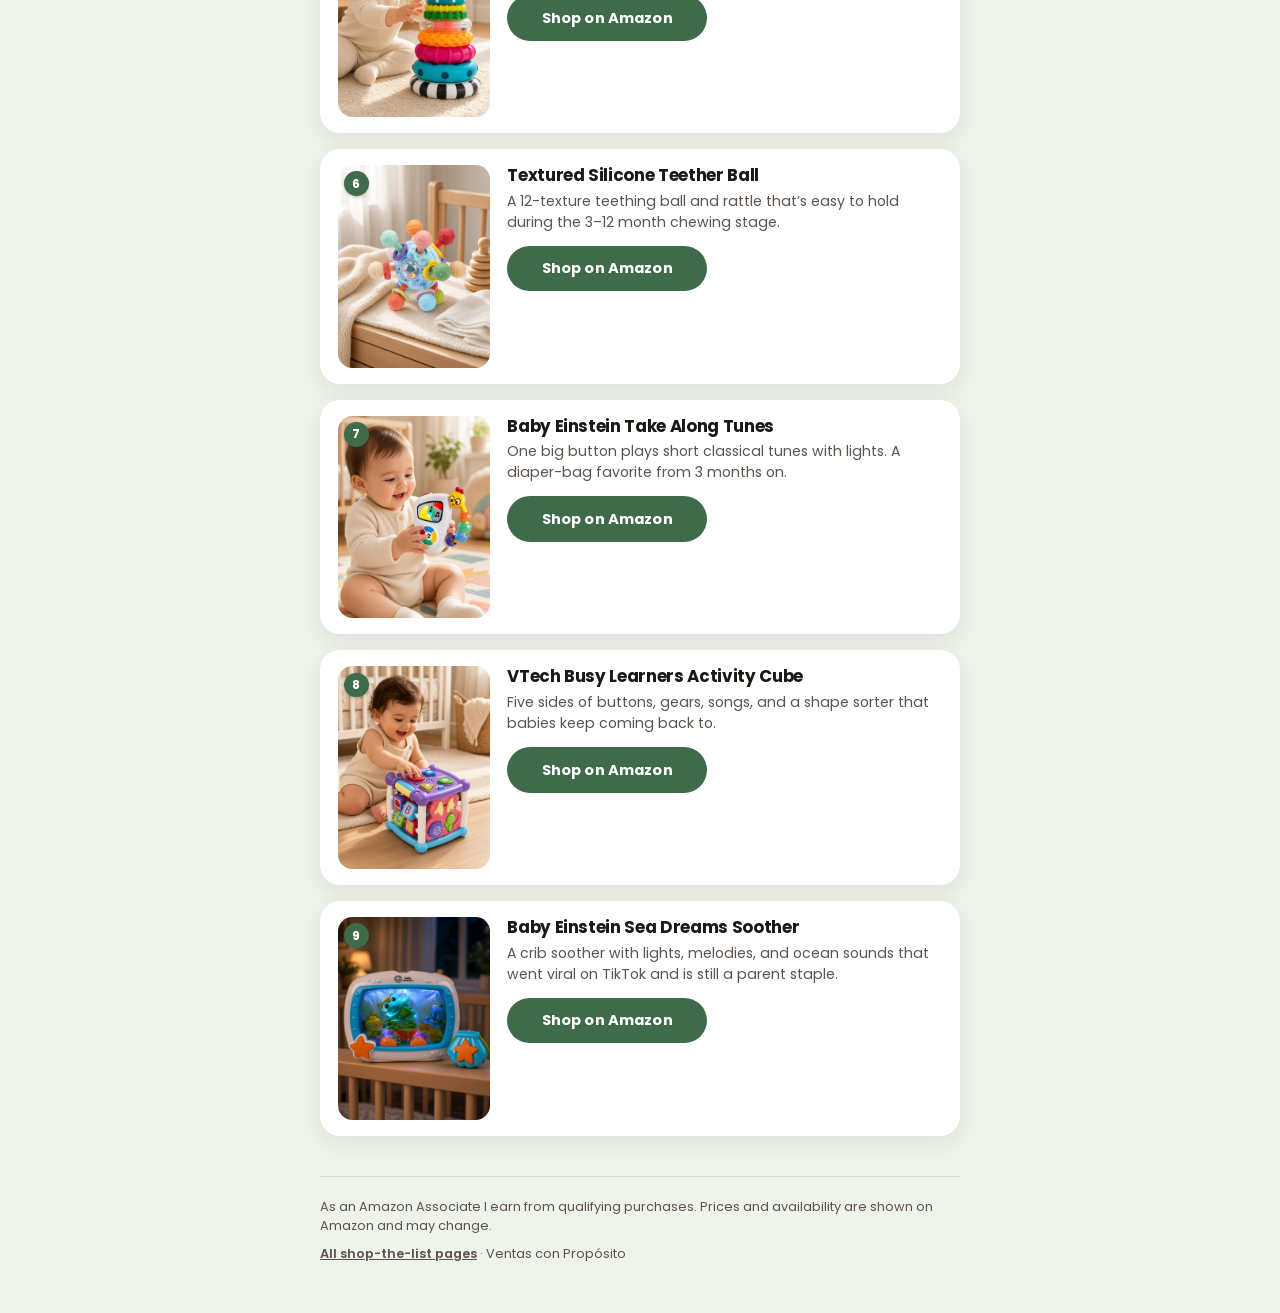
==== commit 1b215695: "Fix photo stretching, resize photos to 768x1024, add SEO tags, sitemap and robots Co-authored-by: ca" ====
--- a/baby-toys/index.html
+++ b/baby-toys/index.html
@@ -3,13 +3,92 @@
 <head>
   <meta charset="utf-8">
   <meta name="viewport" content="width=device-width, initial-scale=1">
-  <meta name="robots" content="noindex, follow">
-  <title>Holiday Baby Toys · Ventas con Propósito</title>
-  <meta name="description" content="Shop the list of holiday baby toys from Ventas con Propósito.">
+  <meta name="robots" content="index, follow">
+  <title>Best Baby Toys for Christmas 2026</title>
+  <meta name="description" content="The best baby toys for Christmas 2026, from the Lovevery Play Gym to wrist rattles, first blocks, and other holiday gifts for babies 0–12 months.">
+  <link rel="canonical" href="https://caruizv.github.io/ventas-con-proposito/baby-toys/">
+  <meta property="og:type" content="website">
+  <meta property="og:title" content="Best Baby Toys for Christmas 2026">
+  <meta property="og:description" content="The best baby toys for Christmas 2026, from the Lovevery Play Gym to wrist rattles, first blocks, and other holiday gifts for babies 0–12 months.">
+  <meta property="og:url" content="https://caruizv.github.io/ventas-con-proposito/baby-toys/">
+  <meta property="og:image" content="https://caruizv.github.io/ventas-con-proposito/baby-toys/img/lovevery-play-gym.jpg">
+  <meta property="og:image:width" content="768">
+  <meta property="og:image:height" content="1024">
+  <meta property="og:image:alt" content="Baby playing on a Lovevery Play Gym">
+  <meta property="og:site_name" content="Ventas con Propósito">
+  <meta property="og:locale" content="en_US">
+  <meta name="twitter:card" content="summary_large_image">
+  <meta name="twitter:title" content="Best Baby Toys for Christmas 2026">
+  <meta name="twitter:description" content="The best baby toys for Christmas 2026, from the Lovevery Play Gym to wrist rattles, first blocks, and other holiday gifts for babies 0–12 months.">
+  <meta name="twitter:image" content="https://caruizv.github.io/ventas-con-proposito/baby-toys/img/lovevery-play-gym.jpg">
+  <meta name="twitter:image:alt" content="Baby playing on a Lovevery Play Gym">
+  <script type="application/ld+json">
+  {
+    "@context": "https://schema.org",
+    "@type": "ItemList",
+    "name": "Best Baby Toys for Christmas 2026",
+    "itemListElement": [
+      {
+        "@type": "ListItem",
+        "position": 1,
+        "name": "Lovevery Play Gym",
+        "url": "https://www.amazon.com/dp/B075R8BXXC?tag=cventasconpro-20"
+      },
+      {
+        "@type": "ListItem",
+        "position": 2,
+        "name": "Infinno Wrist Rattles & Foot Finders",
+        "url": "https://www.amazon.com/dp/B0B21ZM7LJ?tag=cventasconpro-20"
+      },
+      {
+        "@type": "ListItem",
+        "position": 3,
+        "name": "Fisher-Price Baby's First Blocks",
+        "url": "https://www.amazon.com/dp/B01NCUSC7V?tag=cventasconpro-20"
+      },
+      {
+        "@type": "ListItem",
+        "position": 4,
+        "name": "Bright Starts Oball Classic",
+        "url": "https://www.amazon.com/dp/B00ZRD99C0?tag=cventasconpro-20"
+      },
+      {
+        "@type": "ListItem",
+        "position": 5,
+        "name": "Sassy Stacks of Circles",
+        "url": "https://www.amazon.com/dp/B07NXDJ52C?tag=cventasconpro-20"
+      },
+      {
+        "@type": "ListItem",
+        "position": 6,
+        "name": "Textured Silicone Teether Ball",
+        "url": "https://www.amazon.com/dp/B0CD42KQ3K?tag=cventasconpro-20"
+      },
+      {
+        "@type": "ListItem",
+        "position": 7,
+        "name": "Baby Einstein Take Along Tunes",
+        "url": "https://www.amazon.com/dp/B000YDDF6O?tag=cventasconpro-20"
+      },
+      {
+        "@type": "ListItem",
+        "position": 8,
+        "name": "VTech Busy Learners Activity Cube",
+        "url": "https://www.amazon.com/dp/B00OC5FU8Q?tag=cventasconpro-20"
+      },
+      {
+        "@type": "ListItem",
+        "position": 9,
+        "name": "Baby Einstein Sea Dreams Soother",
+        "url": "https://www.amazon.com/dp/B07DM86Z43?tag=cventasconpro-20"
+      }
+    ]
+  }
+  </script>
   <link rel="preconnect" href="https://fonts.googleapis.com">
   <link rel="preconnect" href="https://fonts.gstatic.com" crossorigin>
   <link href="https://fonts.googleapis.com/css2?family=Archivo+Black&family=Playfair+Display:ital,wght@0,700;1,500;1,600&family=Poppins:wght@400;500;600;700&display=swap" rel="stylesheet">
-  <link rel="stylesheet" href="../styles.css">
+  <link rel="stylesheet" href="../styles.css?v=20261124b">
 </head>
 <body class="theme-baby">
   <header class="site-header wrap">
@@ -21,7 +100,7 @@
   </div>
   <header class="hero wrap">
     <p class="kicker">0–12 months</p>
-    <h1>Holiday<br>Baby Toys</h1>
+    <h1>Christmas<br>Baby Toys</h1>
     <hr class="rule">
     <p class="italic">Gifts for baby's first year</p>
     <p class="lede">Nine trending baby toys, in the same order as the pin. Tap any button to shop that item on Amazon.</p>
@@ -30,7 +109,7 @@
   <main class="list wrap">
     <article class="item" id="item-1">
       <div class="visual">
-        <img src="img/lovevery-play-gym.jpg" alt="Baby playing on a Lovevery Play Gym" width="800" height="1067">
+        <img src="img/lovevery-play-gym.jpg" alt="Baby playing on a Lovevery Play Gym" width="768" height="1024" style="width:100%;height:auto;aspect-ratio:3/4;object-fit:cover;display:block" decoding="async">
         <span class="num" aria-hidden="true">1</span>
       </div>
       <div class="copy">
@@ -41,7 +120,7 @@
     </article>
     <article class="item" id="item-2">
       <div class="visual">
-        <img src="img/infinno-wrist-rattles.jpg" alt="Baby wearing Infinno wrist rattles and foot finders" width="800" height="1067">
+        <img src="img/infinno-wrist-rattles.jpg" alt="Baby wearing Infinno wrist rattles and foot finders" width="768" height="1024" style="width:100%;height:auto;aspect-ratio:3/4;object-fit:cover;display:block" decoding="async">
         <span class="num" aria-hidden="true">2</span>
       </div>
       <div class="copy">
@@ -52,7 +131,7 @@
     </article>
     <article class="item" id="item-3">
       <div class="visual">
-        <img src="img/fisher-price-first-blocks.jpg" alt="Baby playing with Fisher-Price Baby’s First Blocks" width="800" height="1067">
+        <img src="img/fisher-price-first-blocks.jpg" alt="Baby playing with Fisher-Price Baby’s First Blocks" width="768" height="1024" style="width:100%;height:auto;aspect-ratio:3/4;object-fit:cover;display:block" decoding="async" loading="lazy">
         <span class="num" aria-hidden="true">3</span>
       </div>
       <div class="copy">
@@ -63,7 +142,7 @@
     </article>
     <article class="item" id="item-4">
       <div class="visual">
-        <img src="img/bright-starts-oball.jpg" alt="Baby holding a Bright Starts Oball" width="800" height="1067">
+        <img src="img/bright-starts-oball.jpg" alt="Baby holding a Bright Starts Oball" width="768" height="1024" style="width:100%;height:auto;aspect-ratio:3/4;object-fit:cover;display:block" decoding="async" loading="lazy">
         <span class="num" aria-hidden="true">4</span>
       </div>
       <div class="copy">
@@ -74,7 +153,7 @@
     </article>
     <article class="item" id="item-5">
       <div class="visual">
-        <img src="img/sassy-stacks.jpg" alt="Baby reaching for Sassy Stacks of Circles" width="800" height="1067">
+        <img src="img/sassy-stacks.jpg" alt="Baby reaching for Sassy Stacks of Circles" width="768" height="1024" style="width:100%;height:auto;aspect-ratio:3/4;object-fit:cover;display:block" decoding="async" loading="lazy">
         <span class="num" aria-hidden="true">5</span>
       </div>
       <div class="copy">
@@ -85,7 +164,7 @@
     </article>
     <article class="item" id="item-6">
       <div class="visual">
-        <img src="img/textured-teether-ball.jpg" alt="Baby holding a colorful textured teether ball" width="800" height="1067">
+        <img src="img/textured-teether-ball.jpg" alt="Baby holding a colorful textured teether ball" width="768" height="1024" style="width:100%;height:auto;aspect-ratio:3/4;object-fit:cover;display:block" decoding="async" loading="lazy">
         <span class="num" aria-hidden="true">6</span>
       </div>
       <div class="copy">
@@ -96,7 +175,7 @@
     </article>
     <article class="item" id="item-7">
       <div class="visual">
-        <img src="img/baby-einstein-take-along-tunes.jpg" alt="Baby playing with Baby Einstein Take Along Tunes" width="800" height="1067">
+        <img src="img/baby-einstein-take-along-tunes.jpg" alt="Baby playing with Baby Einstein Take Along Tunes" width="768" height="1024" style="width:100%;height:auto;aspect-ratio:3/4;object-fit:cover;display:block" decoding="async" loading="lazy">
         <span class="num" aria-hidden="true">7</span>
       </div>
       <div class="copy">
@@ -107,7 +186,7 @@
     </article>
     <article class="item" id="item-8">
       <div class="visual">
-        <img src="img/vtech-busy-learners-cube.jpg" alt="Baby playing with a VTech Busy Learners Activity Cube" width="800" height="1067">
+        <img src="img/vtech-busy-learners-cube.jpg" alt="Baby playing with a VTech Busy Learners Activity Cube" width="768" height="1024" style="width:100%;height:auto;aspect-ratio:3/4;object-fit:cover;display:block" decoding="async" loading="lazy">
         <span class="num" aria-hidden="true">8</span>
       </div>
       <div class="copy">
@@ -118,7 +197,7 @@
     </article>
     <article class="item" id="item-9">
       <div class="visual">
-        <img src="img/sea-dreams-soother.jpg" alt="Baby Einstein Sea Dreams Soother on a crib rail" width="800" height="1067">
+        <img src="img/sea-dreams-soother.jpg" alt="Baby Einstein Sea Dreams Soother on a crib rail" width="768" height="1024" style="width:100%;height:auto;aspect-ratio:3/4;object-fit:cover;display:block" decoding="async" loading="lazy">
         <span class="num" aria-hidden="true">9</span>
       </div>
       <div class="copy">
--- a/styles.css
+++ b/styles.css
@@ -25,7 +25,7 @@
   -webkit-font-smoothing: antialiased;
 }
 
-img { max-width: 100%; display: block; }
+img { max-width: 100%; height: auto; display: block; }
 
 a { color: inherit; }
 
@@ -194,7 +194,9 @@
   display: block;
   width: 100%;
   height: 100%;
+  aspect-ratio: 3 / 4;
   object-fit: cover;
+  object-position: center;
 }
 
 .visual .num {
